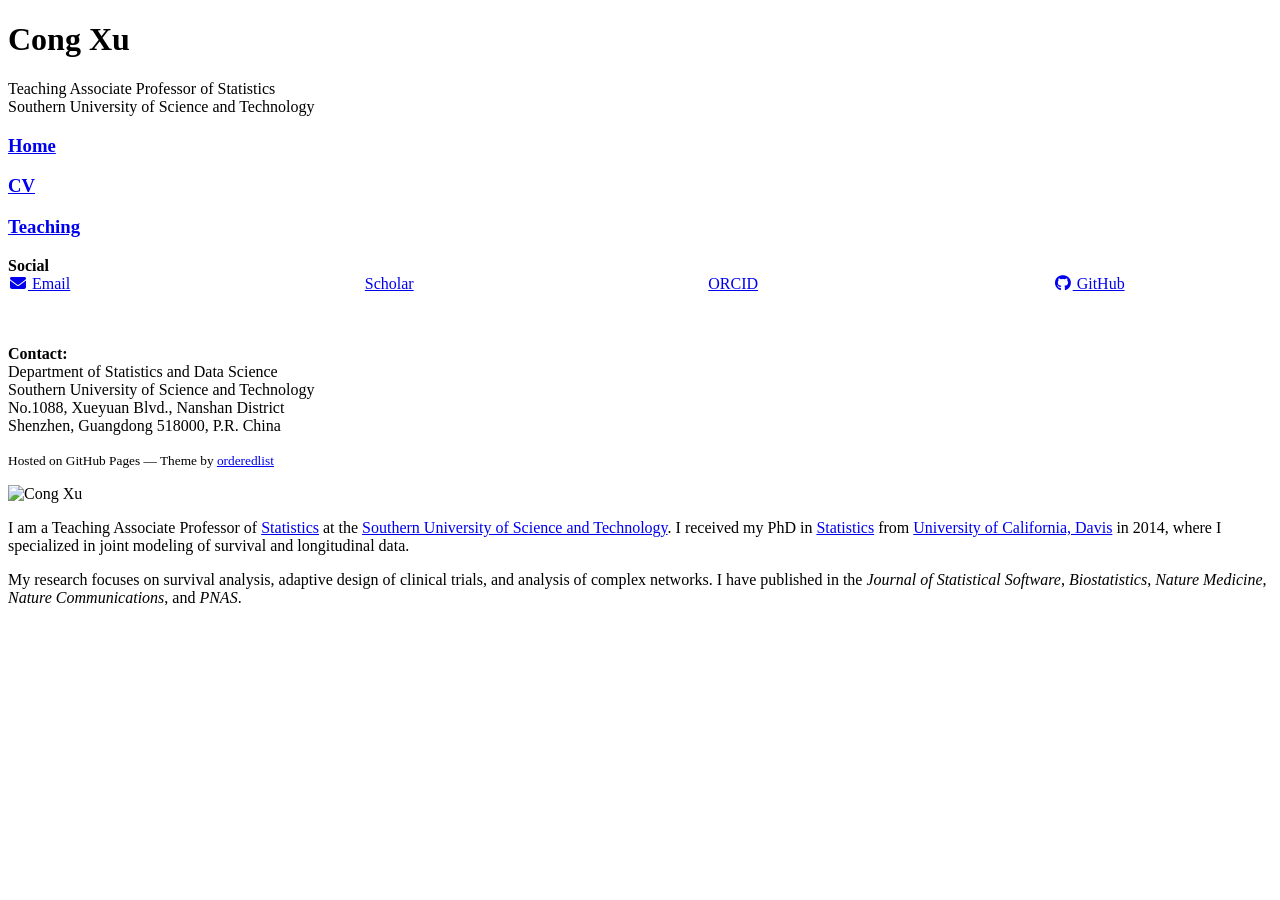
==== index.html @ 8a0c0f09 "Update index.html" ====
<!doctype html>
<html lang="en">
  <head>
  <link rel="stylesheet" href="https://cdnjs.cloudflare.com/ajax/libs/font-awesome/6.5.1/css/all.min.css">
    <meta charset="utf-8">
    <meta http-equiv="X-UA-Compatible" content="IE=edge">
    <title>Cong Xu from SUSTech</title>

    <link rel="stylesheet" href="stylesheets/styles.css">
    <link rel="stylesheet" href="stylesheets/github-light.css">
    <meta name="viewport" content="width=device-width, initial-scale=1, user-scalable=yes">
    <!--[if lt IE 9]>
    <script src="//html5shiv.googlecode.com/svn/trunk/html5.js"></script>
    <![endif]-->

    <!-- Google Analytics 4 -->
    <!-- FORKERS: GET YOUR OWN TRACKING ID at https://analytics.google.com -->
    <script async src="https://www.googletagmanager.com/gtag/js?id=G-GNJD50R0Z7"></script>
    <script>
    window.dataLayer = window.dataLayer || [];
    function gtag(){dataLayer.push(arguments);}
    gtag('js', new Date());

    // Only track on tyleransom.github.io - prevents tracking from forked sites
    if (window.location.hostname === 'tyleransom.github.io') {
      gtag('config', 'G-GNJD50R0Z7');
    }
    </script>

    <!-- For all browsers -->
    <link rel="stylesheet" href="assets/css/academicons.min.css"/>
    <link rel="stylesheet" href="assets/css/academicons.css"/>

    <style>
      button.accordion {
      font:14px/1.5 Lato, "Helvetica Neue", Helvetica, Arial, sans-serif;
      cursor: pointer;
      padding: 0px;
      border: none;
      text-align: left;
      outline: none;
      font-size: 100%;
      transition: 0.3s;
      background-color: #f8f8f8;
      }
      button.accordion.active, button.accordion:hover {
      background-color: #f8f8f8;
      }
      button.accordion:after {
      content: " [+] ";
      font-size: 90%;
      color:#777;
      float: left;
      margin-left: 1px;
      }

      button.accordion.active:after {
      content: " [\2212] ";
      }
      div.panel {
      padding: 0 20px;
      margin-top: 5px;
      display: none;
      background-color: white;
      font-size: 100%;
      }
      div.panel.show {
      display: block !important;
      }
      .social-row {
        display: flex;
        flex-wrap: wrap;
        justify-content: space-between;
      }
    </style>
  </head>
  <body>
    <div class="wrapper">
      <header>
        <h1>Cong Xu</h1>
        <p>Teaching Associate Professor of Statistics<br>Southern University of Science and Technology</p>
    <h3><a href="https://congxu.github.io/">Home</a></h3>
    <h3><a href="https://congxu.github.io/research/CV.pdf">CV</a></h3>  
        <h3><a href="https://congxu.github.io/teaching.html">Teaching</a></h3> 
        <b>Social</b><br>
        <div class="social-row">
          <a href="xuc6@sustech.edu.cn" class="author-social" target="_blank"><i class="fas fa-fw fa-envelope"></i> Email</a><br>
          <a href="https://scholar.google.com/citations?user=wXfyWHMAAAAJ&hl=en" target="_blank"><i class="ai ai-fw ai-google-scholar"></i> Scholar</a><br>
          <a href="https://orcid.org/0000-0002-8047-0488"><i class="ai ai-fw ai-orcid"></i> ORCID</a><br>
          <a href="http://github.com/helenxu"><i class="fab fa-fw fa-github"></i> GitHub</a><br>
          <br>
        </div>
        <br>

    <p><b>Contact:</b><br>Department of Statistics and Data Science<br>Southern University of Science and Technology<br>No.1088, Xueyuan Blvd., Nanshan District<br>Shenzhen, Guangdong 518000, P.R. China</p>
    <p><small>Hosted on GitHub Pages &mdash; Theme by <a href="https://github.com/orderedlist">orderedlist</a></small></p>
      </header>
      <section>
      <img src="Headshot2025-small.jpg" height="250" width="335" alt="Cong Xu"></h3>
  <p>I am a Teaching Associate Professor of <a href="https://stat-ds.sustech.edu.cn/">Statistics</a> at the <a href="https://www.sustech.edu.cn/en/">Southern University of Science and Technology</a>. I received my PhD in <a href="https://statistics.ucdavis.edu/">Statistics</a> from <a href="https://www.ucdavis.edu/">University of California, Davis</a> in 2014, where I specialized in joint modeling of survival and longitudinal data.</p>

  <p>My research focuses on survival analysis, adaptive design of clinical trials, and analysis of complex networks. I have published in the <i>Journal of Statistical Software</i>, <i>Biostatistics</i>, <i>Nature Medicine</i>, <i>Nature Communications</i>, and <i>PNAS</i>.</p>

      </section>
    </div>
    <script src="javascripts/scale.fix.js"></script>
  </body>
</html>
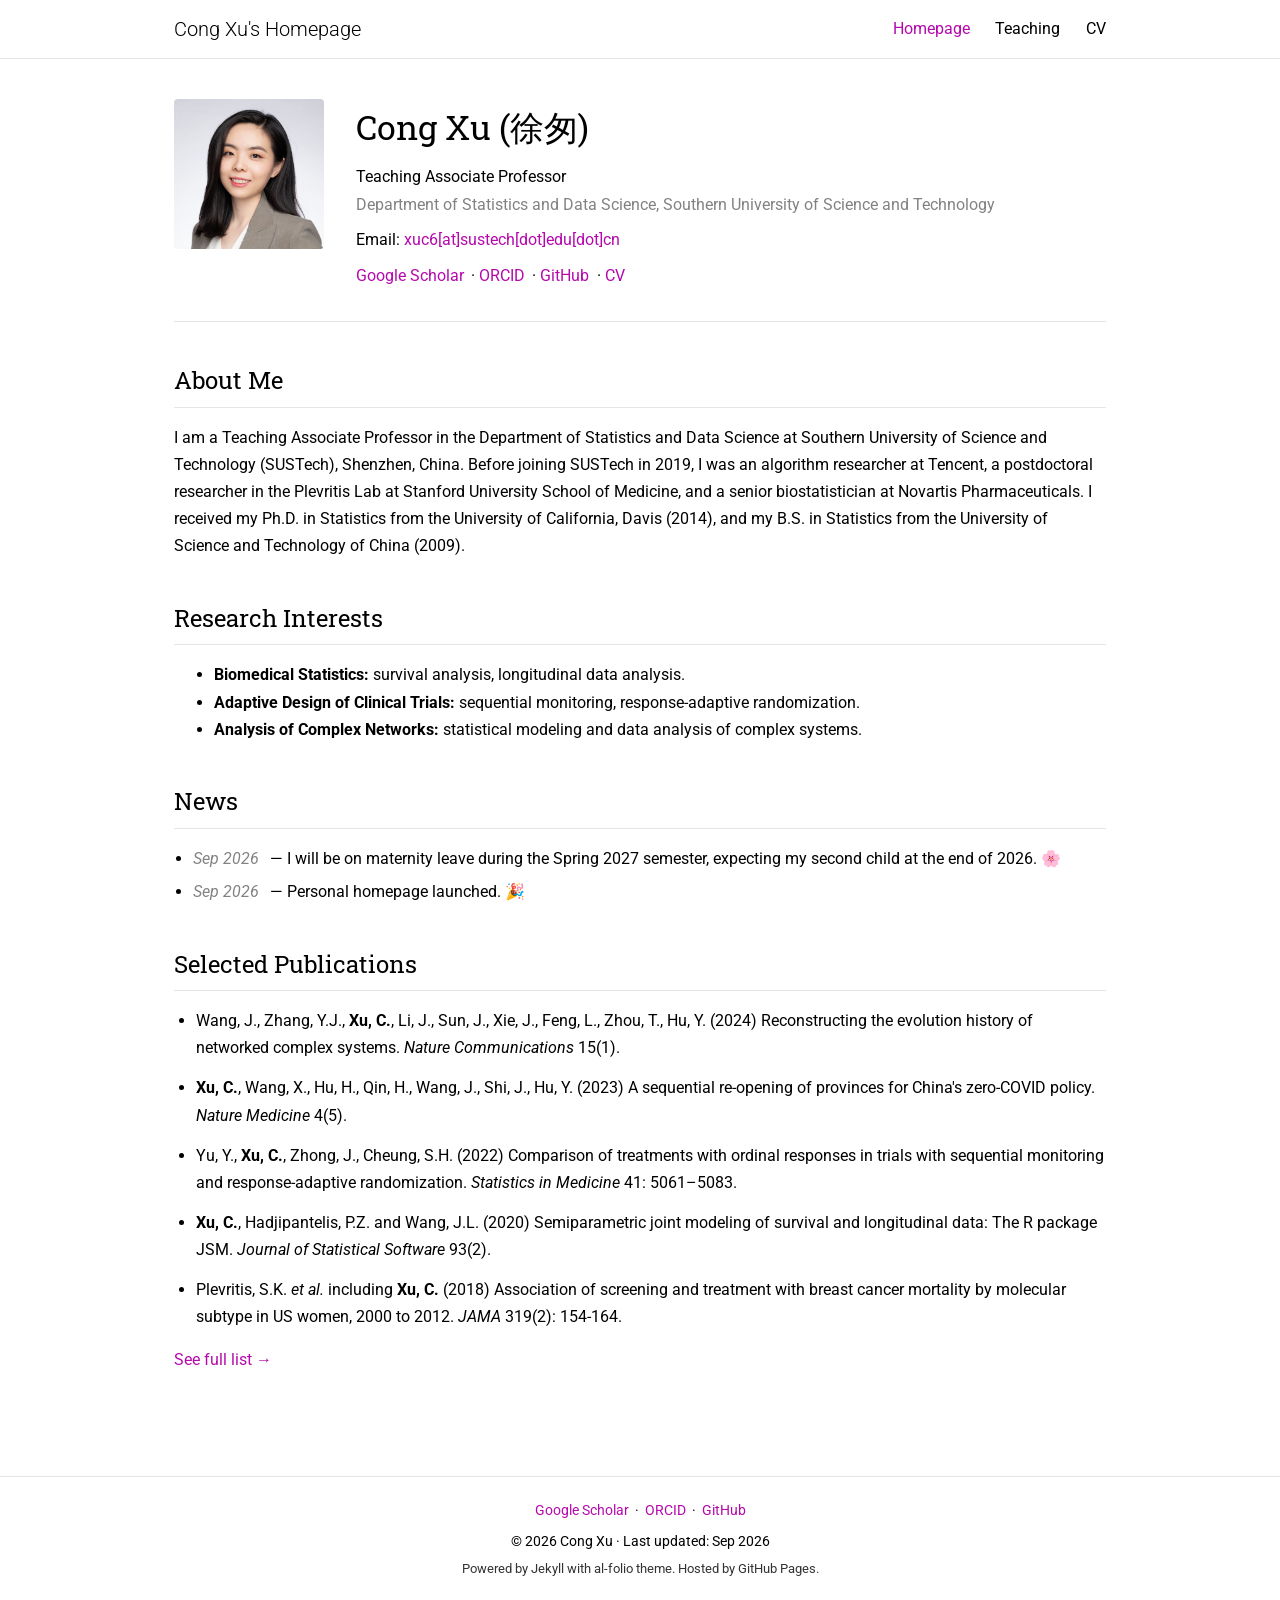
==== commit d45e4062: "Publish academic homepage (Homepage / Teaching / CV)" ====
--- a/index.html
+++ b/index.html
@@ -1,108 +1,125 @@
-<!doctype html>
-<html lang="en">
-  <head>
-  <link rel="stylesheet" href="https://cdnjs.cloudflare.com/ajax/libs/font-awesome/6.5.1/css/all.min.css">
-    <meta charset="utf-8">
-    <meta http-equiv="X-UA-Compatible" content="IE=edge">
-    <title>Cong Xu from SUSTech</title>
+<!DOCTYPE html>
+<html lang="zh-CN">
+<head>
+  <meta charset="UTF-8">
+  <meta name="viewport" content="width=device-width, initial-scale=1.0">
+  <title>Cong Xu's Homepage</title>
+  <link rel="stylesheet" href="https://fonts.googleapis.com/css?family=Roboto:300,400,500,700|Roboto+Slab:300,400,500,700&amp;display=swap">
+  <link rel="stylesheet" href="assets/css/style.css">
+</head>
+<body>
 
-    <link rel="stylesheet" href="stylesheets/styles.css">
-    <link rel="stylesheet" href="stylesheets/github-light.css">
-    <meta name="viewport" content="width=device-width, initial-scale=1, user-scalable=yes">
-    <!--[if lt IE 9]>
-    <script src="//html5shiv.googlecode.com/svn/trunk/html5.js"></script>
-    <![endif]-->
+  <!-- ============ 导航栏 ============ -->
+  <nav class="site-nav">
+    <div class="nav-container">
+      <a class="nav-brand" href="index.html">Cong Xu's Homepage</a>
+      <button class="nav-toggle" aria-label="Toggle navigation">&#9776;</button>
+      <ul class="nav-links">
+        <li><a href="index.html" class="active">Homepage</a></li>
+        <li><a href="teaching.html">Teaching</a></li>
+        <li><a href="cv.html">CV</a></li>
+      </ul>
+    </div>
+  </nav>
 
-    <!-- Google Analytics 4 -->
-    <!-- FORKERS: GET YOUR OWN TRACKING ID at https://analytics.google.com -->
-    <script async src="https://www.googletagmanager.com/gtag/js?id=G-GNJD50R0Z7"></script>
-    <script>
-    window.dataLayer = window.dataLayer || [];
-    function gtag(){dataLayer.push(arguments);}
-    gtag('js', new Date());
+  <!-- ============ 主内容 ============ -->
+  <main class="page-content">
+    <div class="container">
 
-    // Only track on tyleransom.github.io - prevents tracking from forked sites
-    if (window.location.hostname === 'tyleransom.github.io') {
-      gtag('config', 'G-GNJD50R0Z7');
-    }
-    </script>
+      <!-- 个人信息头部 -->
+      <section class="profile-header">
+        <div class="profile-photo">
+          <img src="assets/img/photo.jpg" alt="Cong Xu">
+        </div>
+        <div class="profile-info">
+          <h1>Cong Xu (徐匆)</h1>
+          <p class="profile-title">Teaching Associate Professor</p>
+          <p class="profile-affiliation">Department of Statistics and Data Science, Southern University of Science and Technology</p>
+          <p class="profile-contact">
+            Email: <a href="mailto:xuc6@sustech.edu.cn">xuc6[at]sustech[dot]edu[dot]cn</a>
+          </p>
+          <div class="profile-links">
+            <a href="https://scholar.google.com/citations?user=wXfyWHMAAAAJ&amp;hl=en" target="_blank" rel="noopener">Google Scholar</a> ·
+            <a href="https://orcid.org/0000-0002-8047-0488" target="_blank" rel="noopener">ORCID</a> ·
+            <a href="http://github.com/helenxu" target="_blank" rel="noopener">GitHub</a> ·
+            <a href="cv.html">CV</a>
+          </div>
+        </div>
+      </section>
 
-    <!-- For all browsers -->
-    <link rel="stylesheet" href="assets/css/academicons.min.css"/>
-    <link rel="stylesheet" href="assets/css/academicons.css"/>
+      <hr>
 
-    <style>
-      button.accordion {
-      font:14px/1.5 Lato, "Helvetica Neue", Helvetica, Arial, sans-serif;
-      cursor: pointer;
-      padding: 0px;
-      border: none;
-      text-align: left;
-      outline: none;
-      font-size: 100%;
-      transition: 0.3s;
-      background-color: #f8f8f8;
-      }
-      button.accordion.active, button.accordion:hover {
-      background-color: #f8f8f8;
-      }
-      button.accordion:after {
-      content: " [+] ";
-      font-size: 90%;
-      color:#777;
-      float: left;
-      margin-left: 1px;
-      }
+      <!-- About Me -->
+      <section class="section">
+        <h2>About Me</h2>
+        <p>
+          I am a Teaching Associate Professor in the Department of Statistics and Data Science
+          at Southern University of Science and Technology (SUSTech), Shenzhen, China.
+          Before joining SUSTech in 2019, I was an algorithm researcher at Tencent,
+          a postdoctoral researcher in the Plevritis Lab at Stanford University School of Medicine,
+          and a senior biostatistician at Novartis Pharmaceuticals.
+          I received my Ph.D. in Statistics from the University of California, Davis (2014),
+          and my B.S. in Statistics from the University of Science and Technology of China (2009).
+        </p>
+      </section>
 
-      button.accordion.active:after {
-      content: " [\2212] ";
-      }
-      div.panel {
-      padding: 0 20px;
-      margin-top: 5px;
-      display: none;
-      background-color: white;
-      font-size: 100%;
-      }
-      div.panel.show {
-      display: block !important;
-      }
-      .social-row {
-        display: flex;
-        flex-wrap: wrap;
-        justify-content: space-between;
-      }
-    </style>
-  </head>
-  <body>
-    <div class="wrapper">
-      <header>
-        <h1>Cong Xu</h1>
-        <p>Teaching Associate Professor of Statistics<br>Southern University of Science and Technology</p>
-    <h3><a href="https://congxu.github.io/">Home</a></h3>
-    <h3><a href="https://congxu.github.io/research/CV.pdf">CV</a></h3>  
-        <h3><a href="https://congxu.github.io/teaching.html">Teaching</a></h3> 
-        <b>Social</b><br>
-        <div class="social-row">
-          <a href="xuc6@sustech.edu.cn" class="author-social" target="_blank"><i class="fas fa-fw fa-envelope"></i> Email</a><br>
-          <a href="https://scholar.google.com/citations?user=wXfyWHMAAAAJ&hl=en" target="_blank"><i class="ai ai-fw ai-google-scholar"></i> Scholar</a><br>
-          <a href="https://orcid.org/0000-0002-8047-0488"><i class="ai ai-fw ai-orcid"></i> ORCID</a><br>
-          <a href="http://github.com/helenxu"><i class="fab fa-fw fa-github"></i> GitHub</a><br>
-          <br>
-        </div>
-        <br>
+      <!-- Research Interests -->
+      <section class="section">
+        <h2>Research Interests</h2>
+        <ul>
+          <li><strong>Biomedical Statistics:</strong> survival analysis, longitudinal data analysis.</li>
+          <li><strong>Adaptive Design of Clinical Trials:</strong> sequential monitoring, response-adaptive randomization.</li>
+          <li><strong>Analysis of Complex Networks:</strong> statistical modeling and data analysis of complex systems.</li>
+        </ul>
+      </section>
 
-    <p><b>Contact:</b><br>Department of Statistics and Data Science<br>Southern University of Science and Technology<br>No.1088, Xueyuan Blvd., Nanshan District<br>Shenzhen, Guangdong 518000, P.R. China</p>
-    <p><small>Hosted on GitHub Pages &mdash; Theme by <a href="https://github.com/orderedlist">orderedlist</a></small></p>
-      </header>
-      <section>
-      <img src="Headshot2025-small.jpg" height="250" width="335" alt="Cong Xu"></h3>
-  <p>I am a Teaching Associate Professor of <a href="https://stat-ds.sustech.edu.cn/">Statistics</a> at the <a href="https://www.sustech.edu.cn/en/">Southern University of Science and Technology</a>. I received my PhD in <a href="https://statistics.ucdavis.edu/">Statistics</a> from <a href="https://www.ucdavis.edu/">University of California, Davis</a> in 2014, where I specialized in joint modeling of survival and longitudinal data.</p>
+      <!-- News -->
+      <section class="section">
+        <h2>News</h2>
+        <ul class="news-list">
+          <!-- TODO: 近期动态，按时间倒序 -->
+          <li><em>Sep 2026</em> — I will be on maternity leave during the Spring 2027 semester,
+            expecting my second child at the end of 2026. 🌸</li>
+          <li><em>Sep 2026</em> — Personal homepage launched. 🎉</li>
+        </ul>
+      </section>
 
-  <p>My research focuses on survival analysis, adaptive design of clinical trials, and analysis of complex networks. I have published in the <i>Journal of Statistical Software</i>, <i>Biostatistics</i>, <i>Nature Medicine</i>, <i>Nature Communications</i>, and <i>PNAS</i>.</p>
+      <!-- Selected Publications -->
+      <section class="section">
+        <h2>Selected Publications</h2>
+        <ul class="pub-list">
+          <li>Wang, J., Zhang, Y.J., <strong>Xu, C.</strong>, Li, J., Sun, J., Xie, J., Feng, L., Zhou, T., Hu, Y. (2024)
+            Reconstructing the evolution history of networked complex systems. <em>Nature Communications</em> 15(1).</li>
+          <li><strong>Xu, C.</strong>, Wang, X., Hu, H., Qin, H., Wang, J., Shi, J., Hu, Y. (2023) A sequential re-opening of
+            provinces for China's zero-COVID policy. <em>Nature Medicine</em> 4(5).</li>
+          <li>Yu, Y., <strong>Xu, C.</strong>, Zhong, J., Cheung, S.H. (2022) Comparison of treatments with ordinal responses in
+            trials with sequential monitoring and response-adaptive randomization.
+            <em>Statistics in Medicine</em> 41: 5061–5083.</li>
+          <li><strong>Xu, C.</strong>, Hadjipantelis, P.Z. and Wang, J.L. (2020) Semiparametric joint modeling of survival and
+            longitudinal data: The R package JSM. <em>Journal of Statistical Software</em> 93(2).</li>
+          <li>Plevritis, S.K. <em>et al.</em> including <strong>Xu, C.</strong> (2018) Association of screening and treatment with
+            breast cancer mortality by molecular subtype in US women, 2000 to 2012.
+            <em>JAMA</em> 319(2): 154-164.</li>
+        </ul>
+        <p><a href="cv.html">See full list →</a></p>
+      </section>
 
-      </section>
     </div>
-    <script src="javascripts/scale.fix.js"></script>
-  </body>
+  </main>
+
+  <!-- ============ 页脚 ============ -->
+  <footer class="site-footer">
+    <div class="container">
+      <p class="footer-links">
+        <a href="https://scholar.google.com/citations?user=wXfyWHMAAAAJ&amp;hl=en" target="_blank" rel="noopener">Google Scholar</a> &nbsp;·&nbsp;
+        <a href="https://orcid.org/0000-0002-8047-0488" target="_blank" rel="noopener">ORCID</a> &nbsp;·&nbsp;
+        <a href="http://github.com/helenxu" target="_blank" rel="noopener">GitHub</a>
+      </p>
+      <p>© 2026 Cong Xu · Last updated: Sep 2026</p>
+      <p class="footer-powered">Powered by Jekyll with al-folio theme. Hosted by GitHub Pages.</p>
+    </div>
+  </footer>
+
+  <script src="assets/js/main.js"></script>
+</body>
 </html>
--- a/assets/css/style.css
+++ b/assets/css/style.css
@@ -0,0 +1,341 @@
+/* =========================================================
+   学术个人主页样式 · 简洁学术风（参考 al-folio）
+   ========================================================= */
+
+:root {
+  /* 配色与字体参考 al-folio 主题（zhuosongz.github.io） */
+  --accent: #b509ac;              /* al-folio --global-theme-color */
+  --accent-bg: rgba(181, 9, 172, 0.05);
+  --text: #000000;                /* al-folio --global-text-color */
+  --text-muted: #828282;          /* al-folio --global-text-color-light */
+  --bg: #ffffff;
+  --bg-light: #f8f9fa;
+  --border: rgba(0, 0, 0, 0.1);   /* al-folio --global-divider-color */
+  --shadow: 0 2px 8px rgba(0, 0, 0, 0.08);
+  --radius: 6px;
+  --max-width: 980px;
+
+  --font-body: "Roboto", -apple-system, BlinkMacSystemFont, "Helvetica Neue",
+               Arial, "PingFang SC", "Microsoft YaHei", sans-serif;
+  --font-heading: "Roboto Slab", "Roboto", -apple-system, "PingFang SC",
+                  "Microsoft YaHei", serif;
+}
+
+* { box-sizing: border-box; }
+
+html { scroll-behavior: smooth; }
+
+body {
+  margin: 0;
+  font-family: var(--font-body);
+  font-weight: 400;
+  color: var(--text);
+  background: var(--bg);
+  line-height: 1.7;
+  font-size: 16px;
+}
+
+h1, h2, h3, h4, h5, h6 {
+  font-family: var(--font-heading);
+  font-weight: 400;
+  color: var(--text);
+}
+
+p, li { color: var(--text); }
+
+a { color: var(--accent); text-decoration: none; }
+a:hover { color: var(--accent); text-decoration: underline; }
+
+.container {
+  max-width: var(--max-width);
+  margin: 0 auto;
+  padding: 0 1.5rem;
+}
+
+.container-narrow { max-width: 820px; }
+
+/* ============ 导航栏 ============ */
+.site-nav {
+  border-bottom: 1px solid var(--border);
+  background: var(--bg);
+  position: sticky;
+  top: 0;
+  z-index: 100;
+}
+
+.nav-container {
+  max-width: var(--max-width);
+  margin: 0 auto;
+  padding: 0 1.5rem;
+  display: flex;
+  align-items: center;
+  justify-content: space-between;
+  height: 58px;
+}
+
+.nav-brand {
+  font-size: 1.25rem;
+  color: var(--text);
+  font-weight: 300;
+  white-space: nowrap;
+}
+.nav-brand:hover { text-decoration: none; color: var(--text); }
+
+.nav-links {
+  display: flex;
+  list-style: none;
+  margin: 0;
+  padding: 0;
+  gap: 1.6rem;
+}
+
+.nav-links a {
+  color: var(--text);
+  font-size: 0.98rem;
+}
+.nav-links a:hover { color: var(--accent); text-decoration: none; }
+.nav-links a.active { color: var(--accent); }
+
+/* 移动端折叠 */
+.nav-toggle {
+  display: none;
+  background: none;
+  border: none;
+  font-size: 1.4rem;
+  cursor: pointer;
+  color: var(--text);
+}
+
+@media (max-width: 640px) {
+  .nav-toggle { display: block; }
+  .nav-links {
+    display: none;
+    position: absolute;
+    top: 58px;
+    left: 0;
+    right: 0;
+    flex-direction: column;
+    background: var(--bg);
+    border-bottom: 1px solid var(--border);
+    padding: 1rem 1.5rem;
+    gap: 0.8rem;
+  }
+  .nav-links.open { display: flex; }
+}
+
+/* ============ 页面标题 ============ */
+.page-content { padding: 2.5rem 0 4rem; min-height: calc(100vh - 200px); }
+
+.page-title { font-size: 2.4rem; font-weight: 400; margin: 0 0 0.3rem; }
+.page-subtitle { color: var(--text-muted); margin-top: 0; }
+
+/* Teaching 页分隔线 + 右侧水印字 */
+.section-divider {
+  position: relative;
+  border-bottom: 1px solid var(--border);
+  margin: 2.2rem 0 1.8rem;
+}
+.section-divider .watermark {
+  position: absolute;
+  right: 0;
+  bottom: -0.55em;
+  font-size: 1.8rem;
+  color: rgba(0, 0, 0, 0.07);
+  background: var(--bg);
+  padding-left: 0.4em;
+}
+
+/* ============ 首页个人信息 ============ */
+.profile-header {
+  display: flex;
+  gap: 2rem;
+  align-items: flex-start;
+  margin-bottom: 2rem;
+}
+
+.profile-photo { flex-shrink: 0; }
+
+.photo-placeholder,
+.profile-photo img {
+  width: 150px;
+  height: 150px;
+  border-radius: 4px;
+  object-fit: cover;
+}
+
+.photo-placeholder {
+  display: flex;
+  align-items: center;
+  justify-content: center;
+  background: var(--bg-light);
+  border: 1px dashed var(--border);
+  color: var(--text-muted);
+  font-size: 0.9rem;
+}
+
+.profile-info h1 { margin: 0 0 0.4rem; font-size: 2.1rem; font-weight: 400; }
+.profile-title { margin: 0; font-weight: 400; }
+.profile-affiliation { margin: 0.1rem 0; color: var(--text-muted); }
+.profile-contact { margin: 0.5rem 0; }
+.profile-links a { margin-right: 0.2rem; }
+
+@media (max-width: 640px) {
+  .profile-header { flex-direction: column; }
+}
+
+/* ============ 区块 ============ */
+.section { margin: 2.4rem 0; }
+.section h2 {
+  font-size: 1.5rem;
+  font-weight: 400;
+  border-bottom: 1px solid var(--border);
+  padding-bottom: 0.35rem;
+  margin-bottom: 1rem;
+}
+.section h3 { font-size: 1.12rem; font-weight: 500; margin: 1.2rem 0 0.4rem; }
+
+.placeholder { color: var(--text-muted); font-style: italic; }
+
+hr { border: none; border-top: 1px solid var(--border); margin: 1.5rem 0; }
+
+/* News */
+.news-list { padding-left: 1.2rem; }
+.news-list li { margin-bottom: 0.4rem; }
+.news-list em { color: var(--text-muted); margin-right: 0.4rem; }
+
+/* Publications */
+.pub-list { padding-left: 1.4rem; }
+.pub-list li { margin-bottom: 0.8rem; }
+
+/* ============ Teaching 课程卡片 ============ */
+.course-grid {
+  display: grid;
+  grid-template-columns: repeat(auto-fill, minmax(230px, 1fr));
+  gap: 1.6rem;
+}
+
+.course-card {
+  display: block;
+  background: var(--bg);
+  border: 1px solid var(--border);
+  border-radius: var(--radius);
+  box-shadow: var(--shadow);
+  overflow: hidden;
+  color: var(--text);
+  transition: transform 0.15s ease, box-shadow 0.15s ease;
+}
+.course-card:hover {
+  text-decoration: none;
+  transform: translateY(-3px);
+  box-shadow: 0 6px 16px rgba(0, 0, 0, 0.12);
+}
+
+.course-cover img,
+.cover-placeholder {
+  width: 100%;
+  aspect-ratio: 1 / 1;
+  object-fit: cover;
+  display: block;
+}
+
+.cover-placeholder {
+  display: flex;
+  align-items: center;
+  justify-content: center;
+  color: #fff;
+  font-size: 1.05rem;
+  letter-spacing: 0.1em;
+}
+.cover-purple { background: linear-gradient(135deg, #6a5acd, #a626a4); }
+.cover-teal   { background: linear-gradient(135deg, #0d9488, #0891b2); }
+.cover-blue   { background: linear-gradient(135deg, #2563eb, #0ea5e9); }
+
+.course-card-body { padding: 1rem 1.2rem 1.2rem; }
+.course-code { font-size: 1.6rem; font-weight: 500; margin: 0; }
+.course-name { margin: 0.2rem 0 0.5rem; font-size: 1rem; }
+.course-level { color: var(--text-muted); font-size: 0.88rem; margin: 0; }
+
+/* ============ 课程详情页 ============ */
+.breadcrumb { margin-top: 0; }
+.breadcrumb a { color: var(--text-muted); }
+.breadcrumb a:hover { color: var(--accent); }
+
+.course-meta {
+  margin: 0.15rem 0;
+  color: var(--text-muted);
+  font-size: 0.95rem;
+}
+
+.course-title-en {
+  display: block;
+  font-size: 1.4rem;
+  font-weight: 300;
+  color: var(--text-muted);
+  margin-top: 0.2rem;
+}
+
+.in-preparation {
+  font-size: 1.15rem;
+  color: var(--text-muted);
+  font-style: italic;
+}
+
+.hint { color: var(--text-muted); font-size: 0.92rem; }
+
+.textbook-list { padding-left: 1.2rem; }
+
+/* 课件 / Notebook 文件表格 */
+.file-table {
+  width: 100%;
+  border-collapse: collapse;
+  font-size: 0.95rem;
+}
+.file-table th, .file-table td {
+  text-align: left;
+  padding: 0.55rem 0.7rem;
+  border-bottom: 1px solid var(--border);
+}
+.file-table th {
+  background: var(--accent-bg);
+  font-weight: 500;
+  color: var(--text-muted);
+}
+.file-table tr:hover td { background: #fafafa; }
+
+/* ============ CV 页 ============ */
+.cv-header-row {
+  display: flex;
+  align-items: center;
+  justify-content: space-between;
+  flex-wrap: wrap;
+  gap: 1rem;
+}
+
+.btn {
+  display: inline-block;
+  padding: 0.45rem 1.1rem;
+  border: 1px solid var(--accent);
+  border-radius: var(--radius);
+  color: var(--accent);
+  font-size: 0.95rem;
+  transition: background 0.15s ease, color 0.15s ease;
+}
+.btn:hover { background: var(--accent); color: #fff; text-decoration: none; }
+
+.cv-contact { margin: 0.2rem 0 0; color: var(--text-muted); font-size: 0.95rem; }
+
+.cv-list { list-style: none; padding-left: 0; }
+.cv-list li { margin-bottom: 1rem; }
+.cv-date { color: var(--text-muted); font-size: 0.9rem; }
+.cv-note { color: var(--text-muted); font-size: 0.92rem; }
+
+/* ============ 页脚 ============ */
+.site-footer {
+  border-top: 1px solid var(--border);
+  padding: 1.4rem 0;
+  color: var(--text-muted);
+  font-size: 0.88rem;
+}
+.site-footer p { margin: 0; text-align: center; }
+.site-footer .footer-links { margin-bottom: 0.4rem; }
+.site-footer .footer-powered { margin-top: 0.3rem; font-size: 0.82rem; opacity: 0.8; }
